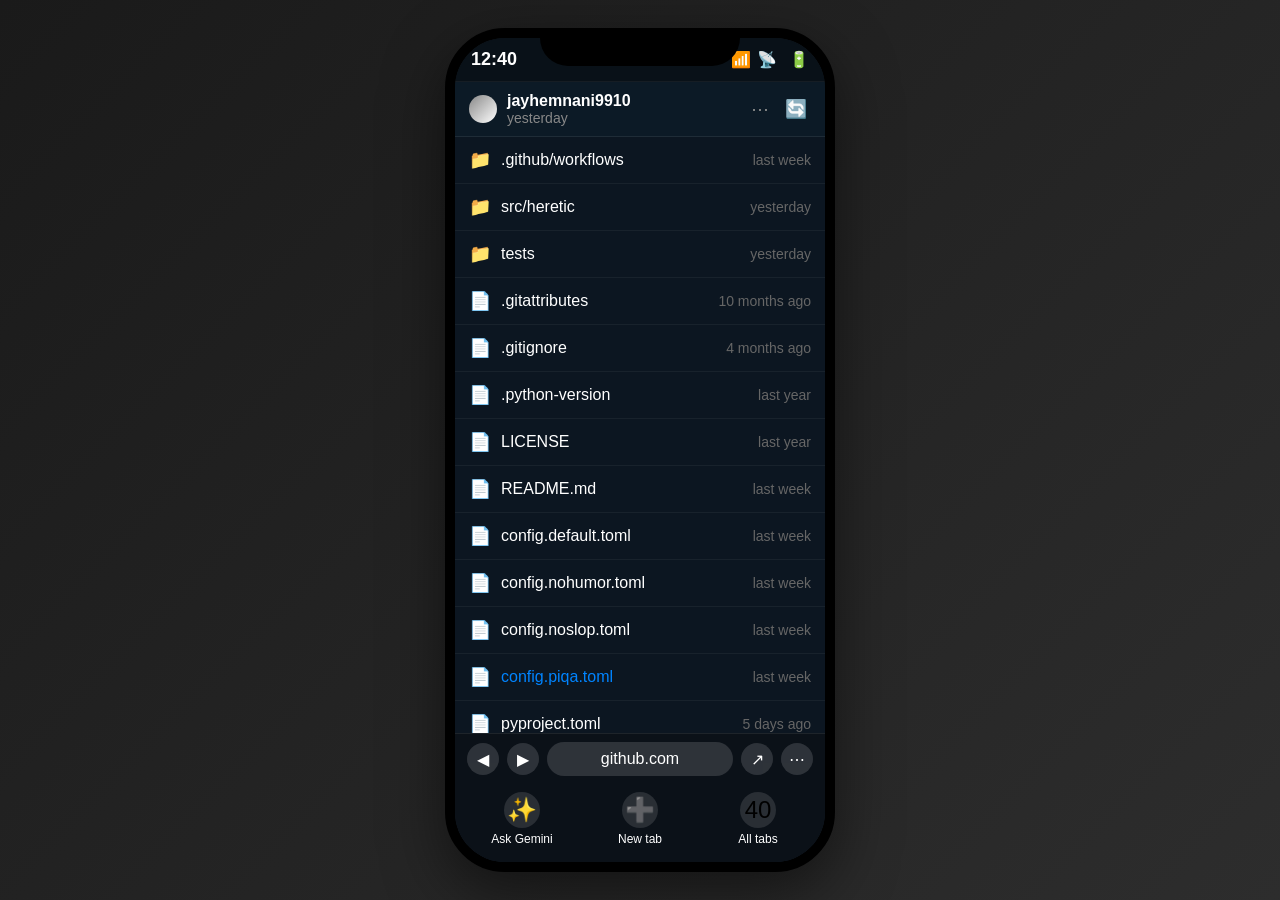
==== index.html @ 6d096d2a "Move web app to repo root for GitHub Pages to serve correctly" ====
<!DOCTYPE html>
<html lang="en">
<head>
    <meta charset="UTF-8">
    <meta name="viewport" content="width=device-width, initial-scale=1.0">
    <title>Heretic AI - iPhone Browser View</title>
    <link rel="stylesheet" href="styles.css">
</head>
<body>
    <div class="phone-container">
        <div class="phone-bezel">
            <!-- Notch -->
            <div class="notch"></div>
            
            <!-- Screen -->
            <div class="screen">
                <!-- Status Bar -->
                <div class="status-bar">
                    <span class="time">12:40</span>
                    <div class="icons">
                        <span class="icon">📶</span>
                        <span class="icon">📡</span>
                        <span class="icon battery">🔋</span>
                    </div>
                </div>

                <!-- Content -->
                <div class="content-scroll">
                    <!-- Repo Browser Header -->
                    <div class="repo-header">
                        <div class="user-info">
                            <div class="avatar"></div>
                            <div class="user-meta">
                                <h3>jayhemnani9910</h3>
                                <p>yesterday</p>
                            </div>
                            <div class="header-icons">
                                <button>⋯</button>
                                <button>🔄</button>
                            </div>
                        </div>
                    </div>

                    <!-- File List -->
                    <div class="file-list">
                        <div class="file-item">
                            <span class="file-icon">📁</span>
                            <span class="file-name">.github/workflows</span>
                            <span class="file-date">last week</span>
                        </div>
                        <div class="file-item">
                            <span class="file-icon">📁</span>
                            <span class="file-name">src/heretic</span>
                            <span class="file-date">yesterday</span>
                        </div>
                        <div class="file-item">
                            <span class="file-icon">📁</span>
                            <span class="file-name">tests</span>
                            <span class="file-date">yesterday</span>
                        </div>
                        <div class="file-item">
                            <span class="file-icon">📄</span>
                            <span class="file-name">.gitattributes</span>
                            <span class="file-date">10 months ago</span>
                        </div>
                        <div class="file-item">
                            <span class="file-icon">📄</span>
                            <span class="file-name">.gitignore</span>
                            <span class="file-date">4 months ago</span>
                        </div>
                        <div class="file-item">
                            <span class="file-icon">📄</span>
                            <span class="file-name">.python-version</span>
                            <span class="file-date">last year</span>
                        </div>
                        <div class="file-item">
                            <span class="file-icon">📄</span>
                            <span class="file-name">LICENSE</span>
                            <span class="file-date">last year</span>
                        </div>
                        <div class="file-item">
                            <span class="file-icon">📄</span>
                            <span class="file-name">README.md</span>
                            <span class="file-date">last week</span>
                        </div>
                        <div class="file-item">
                            <span class="file-icon">📄</span>
                            <span class="file-name">config.default.toml</span>
                            <span class="file-date">last week</span>
                        </div>
                        <div class="file-item">
                            <span class="file-icon">📄</span>
                            <span class="file-name">config.nohumor.toml</span>
                            <span class="file-date">last week</span>
                        </div>
                        <div class="file-item">
                            <span class="file-icon">📄</span>
                            <span class="file-name">config.noslop.toml</span>
                            <span class="file-date">last week</span>
                        </div>
                        <div class="file-item selected">
                            <span class="file-icon">📄</span>
                            <span class="file-name">config.piqa.toml</span>
                            <span class="file-date">last week</span>
                        </div>
                        <div class="file-item">
                            <span class="file-icon">📄</span>
                            <span class="file-name">pyproject.toml</span>
                            <span class="file-date">5 days ago</span>
                        </div>
                        <div class="file-item">
                            <span class="file-icon">📄</span>
                            <span class="file-name">uv.lock</span>
                            <span class="file-date">5 days ago</span>
                        </div>
                    </div>

                    <!-- README Section -->
                    <div class="readme-section">
                        <div class="readme-header">
                            <div class="readme-title">
                                <h2>README</h2>
                                <span class="license">AGPL-3.0 license</span>
                            </div>
                            <div class="readme-actions">
                                <button>✏️</button>
                                <button>↗</button>
                                <button>☰</button>
                            </div>
                        </div>

                        <div class="readme-divider"></div>

                        <div class="readme-content">
                            <div class="readme-hero">
                                <div class="hero-text">
                                    <h1>Heretic:</h1>
                                    <h1>Fully</h1>
                                    <h1>automatic</h1>
                                    <h1>censorship removal</h1>
                                    <h1>for language models</h1>
                                </div>
                                <div class="hero-badge">
                                    <div class="badge-content">
                                        <div class="flame-aura"></div>
                                        <div class="flame-icon">🔥</div>
                                    </div>
                                </div>
                            </div>

                            <div class="action-pills">
                                <button class="pill discord">💬 DISCORD <span class="count">233 ONLINE</span></button>
                                <button class="pill matrix">[ ] MATRIX</button>
                            </div>

                            <div class="follow-pills">
                                <button class="pill follow">Follow us on ✨</button>
                                <button class="pill codeberg">🔗 CODEBERG MIRROR</button>
                            </div>

                            <div class="trending-card">
                                <div class="trending-number">1</div>
                                <div class="trending-text">GitHub Trending<br>#1 Repository Of The Day</div>
                            </div>
                        </div>
                    </div>
                </div>

                <!-- Browser Footer -->
                <div class="browser-footer">
                    <div class="navbar-top">
                        <button class="nav-btn">◀</button>
                        <button class="nav-btn">▶</button>
                        <div class="url-bar">github.com</div>
                        <button class="nav-btn">↗</button>
                        <button class="nav-btn">⋯</button>
                    </div>
                    <div class="tab-bar">
                        <div class="tab-item">
                            <div class="tab-icon">✨</div>
                            <div class="tab-label">Ask Gemini</div>
                        </div>
                        <div class="tab-item">
                            <div class="tab-icon">➕</div>
                            <div class="tab-label">New tab</div>
                        </div>
                        <div class="tab-item">
                            <div class="tab-icon">40</div>
                            <div class="tab-label">All tabs</div>
                        </div>
                    </div>
                </div>
            </div>
        </div>
    </div>

    <script src="script.js"></script>
</body>
</html>
---- styles.css ----
* {
    margin: 0;
    padding: 0;
    box-sizing: border-box;
}

body {
    font-family: -apple-system, BlinkMacSystemFont, 'Segoe UI', Roboto, sans-serif;
    background: linear-gradient(135deg, #1a1a1a 0%, #2d2d2d 100%);
    display: flex;
    justify-content: center;
    align-items: center;
    min-height: 100vh;
    padding: 20px;
}

.phone-container {
    perspective: 1000px;
    animation: float 3s ease-in-out infinite;
}

@keyframes float {
    0%, 100% { transform: translateY(0px); }
    50% { transform: translateY(-10px); }
}

.phone-bezel {
    width: 390px;
    height: 844px;
    background: #000;
    border-radius: 60px;
    border: 10px solid #000;
    box-shadow: 0 20px 60px rgba(0, 0, 0, 0.5), inset 0 0 0 1px rgba(255, 255, 255, 0.1);
    position: relative;
    overflow: hidden;
}

.notch {
    position: absolute;
    top: 0;
    left: 50%;
    transform: translateX(-50%);
    width: 200px;
    height: 28px;
    background: #000;
    border-radius: 0 0 40px 40px;
    z-index: 100;
}

.screen {
    width: 100%;
    height: 100%;
    background: linear-gradient(180deg, #0b1118 0%, #0d1621 100%);
    display: flex;
    flex-direction: column;
    overflow: hidden;
}

.status-bar {
    height: 44px;
    background: #091118;
    display: flex;
    justify-content: space-between;
    align-items: center;
    padding: 0 16px;
    border-bottom: 1px solid rgba(255, 255, 255, 0.05);
}

.time {
    color: #fff;
    font-size: 18px;
    font-weight: 600;
}

.icons {
    display: flex;
    gap: 6px;
    font-size: 16px;
}

.battery {
    margin-left: 6px;
}

.content-scroll {
    flex: 1;
    overflow-y: auto;
    overflow-x: hidden;
}

.content-scroll::-webkit-scrollbar {
    width: 4px;
}

.content-scroll::-webkit-scrollbar-track {
    background: transparent;
}

.content-scroll::-webkit-scrollbar-thumb {
    background: rgba(255, 255, 255, 0.1);
    border-radius: 2px;
}

.repo-header {
    background: #0c1a26;
    border-bottom: 1px solid rgba(255, 255, 255, 0.08);
    padding: 10px 14px;
}

.user-info {
    display: flex;
    align-items: center;
    gap: 10px;
}

.avatar {
    width: 28px;
    height: 28px;
    border-radius: 50%;
    background: linear-gradient(135deg, #888, #fff);
    flex-shrink: 0;
}

.user-meta {
    flex: 1;
}

.user-meta h3 {
    color: #fff;
    font-size: 16px;
    font-weight: 600;
    margin: 0;
}

.user-meta p {
    color: #888;
    font-size: 14px;
    margin: 0;
}

.header-icons {
    display: flex;
    gap: 8px;
}

.header-icons button {
    background: none;
    border: none;
    color: #888;
    font-size: 18px;
    cursor: pointer;
    padding: 4px;
}

.file-list {
    background: #0c1621;
    border-bottom: 1px solid rgba(255, 255, 255, 0.08);
}

.file-item {
    display: flex;
    align-items: center;
    gap: 10px;
    padding: 12px 14px;
    border-bottom: 1px solid rgba(255, 255, 255, 0.05);
    color: #fff;
    font-size: 16px;
    transition: background 0.2s;
}

.file-item:hover {
    background: rgba(255, 255, 255, 0.02);
}

.file-item.selected {
    color: #0084ff;
}

.file-icon {
    font-size: 18px;
    min-width: 18px;
    text-align: center;
}

.file-name {
    flex: 1;
    font-weight: 400;
}

.file-date {
    color: #666;
    font-size: 14px;
    text-align: right;
    min-width: 100px;
}

.readme-section {
    background: #0d1621;
    padding: 12px;
}

.readme-header {
    display: flex;
    justify-content: space-between;
    align-items: center;
    gap: 12px;
    margin-bottom: 10px;
}

.readme-title {
    display: flex;
    align-items: baseline;
    gap: 8px;
}

.readme-title h2 {
    color: #fff;
    font-size: 32px;
    font-weight: 700;
    margin: 0;
}

.license {
    color: #888;
    font-size: 14px;
}

.readme-actions {
    display: flex;
    gap: 10px;
}

.readme-actions button {
    background: none;
    border: none;
    color: #888;
    font-size: 20px;
    cursor: pointer;
}

.readme-divider {
    width: 100%;
    height: 2px;
    background: #f88d6b;
    margin-bottom: 12px;
}

.readme-content {
    display: flex;
    flex-direction: column;
    gap: 16px;
}

.readme-hero {
    display: flex;
    gap: 12px;
}

.hero-text {
    flex: 1;
}

.hero-text h1 {
    color: #fff;
    font-size: 36px;
    font-weight: 900;
    line-height: 1.1;
    margin: 0;
}

.hero-badge {
    width: 140px;
    height: 140px;
    border-radius: 20px;
    background: radial-gradient(circle at 30% 30%, #ff6b00, #1a1a1a);
    border: 2px solid #ff7722;
    display: flex;
    justify-content: center;
    align-items: center;
    position: relative;
    flex-shrink: 0;
}

.badge-content {
    position: relative;
    width: 100%;
    height: 100%;
    display: flex;
    justify-content: center;
    align-items: center;
}

.flame-aura {
    position: absolute;
    width: 80%;
    height: 80%;
    border-radius: 50%;
    background: radial-gradient(circle, #ff7722, transparent);
    filter: blur(20px);
    animation: pulse 2s ease-in-out infinite;
}

@keyframes pulse {
    0%, 100% { transform: scale(1); opacity: 0.6; }
    50% { transform: scale(1.1); opacity: 0.8; }
}

.flame-icon {
    font-size: 60px;
    position: relative;
    z-index: 1;
    animation: flicker 1.5s ease-in-out infinite;
}

@keyframes flicker {
    0%, 100% { transform: translateY(0) scale(1); }
    50% { transform: translateY(-2px) scale(1.05); }
}

.action-pills {
    display: flex;
    gap: 8px;
}

.pill {
    flex: 1;
    padding: 10px 12px;
    border: none;
    border-radius: 24px;
    background: #111821;
    color: #fff;
    font-size: 14px;
    font-weight: 600;
    cursor: pointer;
    transition: all 0.2s;
    display: flex;
    align-items: center;
    justify-content: center;
    gap: 6px;
    letter-spacing: 0.5px;
}

.pill:hover {
    background: #1a2430;
}

.pill.discord {
    background: #111821;
}

.pill.discord .count {
    background: #4f5ce6;
    padding: 2px 6px;
    border-radius: 12px;
    font-size: 12px;
    margin-left: 4px;
}

.pill.matrix {
    background: #111821;
}

.follow-pills {
    display: flex;
    gap: 8px;
}

.pill.follow {
    flex: 1;
    font-size: 13px;
}

.pill.codeberg {
    flex: 1;
    font-size: 13px;
}

.trending-card {
    background: #f3f3f6;
    border-radius: 16px;
    padding: 14px;
    display: flex;
    gap: 12px;
    align-items: center;
    margin-top: 4px;
}

.trending-number {
    width: 40px;
    height: 40px;
    background: #efe9f6;
    border-radius: 50%;
    display: flex;
    justify-content: center;
    align-items: center;
    font-size: 24px;
    font-weight: 900;
    color: #3d2d52;
    flex-shrink: 0;
}

.trending-text {
    color: #1d1a2a;
    font-size: 14px;
    font-weight: 700;
    line-height: 1.2;
}

.browser-footer {
    background: #0b1118;
    border-top: 1px solid rgba(255, 255, 255, 0.08);
    padding: 8px 12px;
}

.navbar-top {
    display: flex;
    gap: 8px;
    align-items: center;
    margin-bottom: 8px;
}

.nav-btn {
    background: rgba(185, 185, 191, 0.2);
    border: none;
    color: #fff;
    width: 32px;
    height: 32px;
    border-radius: 50%;
    cursor: pointer;
    font-size: 16px;
    display: flex;
    align-items: center;
    justify-content: center;
}

.url-bar {
    flex: 1;
    background: rgba(185, 185, 191, 0.2);
    color: #fff;
    padding: 8px 12px;
    border-radius: 20px;
    text-align: center;
    font-size: 16px;
    font-weight: 500;
}

.tab-bar {
    display: flex;
    justify-content: space-around;
    gap: 8px;
}

.tab-item {
    flex: 1;
    display: flex;
    flex-direction: column;
    align-items: center;
    gap: 4px;
    padding: 8px;
}

.tab-icon {
    font-size: 24px;
    height: 36px;
    width: 36px;
    background: rgba(249, 249, 250, 0.12);
    border-radius: 50%;
    display: flex;
    align-items: center;
    justify-content: center;
}

.tab-label {
    color: #fff;
    font-size: 12px;
    font-weight: 500;
    text-align: center;
}

@media (max-width: 500px) {
    .phone-bezel {
        width: 280px;
        height: 600px;
        border-radius: 40px;
        border: 8px solid #000;
    }

    .hero-text h1 {
        font-size: 24px;
    }

    .hero-badge {
        width: 100px;
        height: 100px;
    }

    .flame-icon {
        font-size: 44px;
    }
}
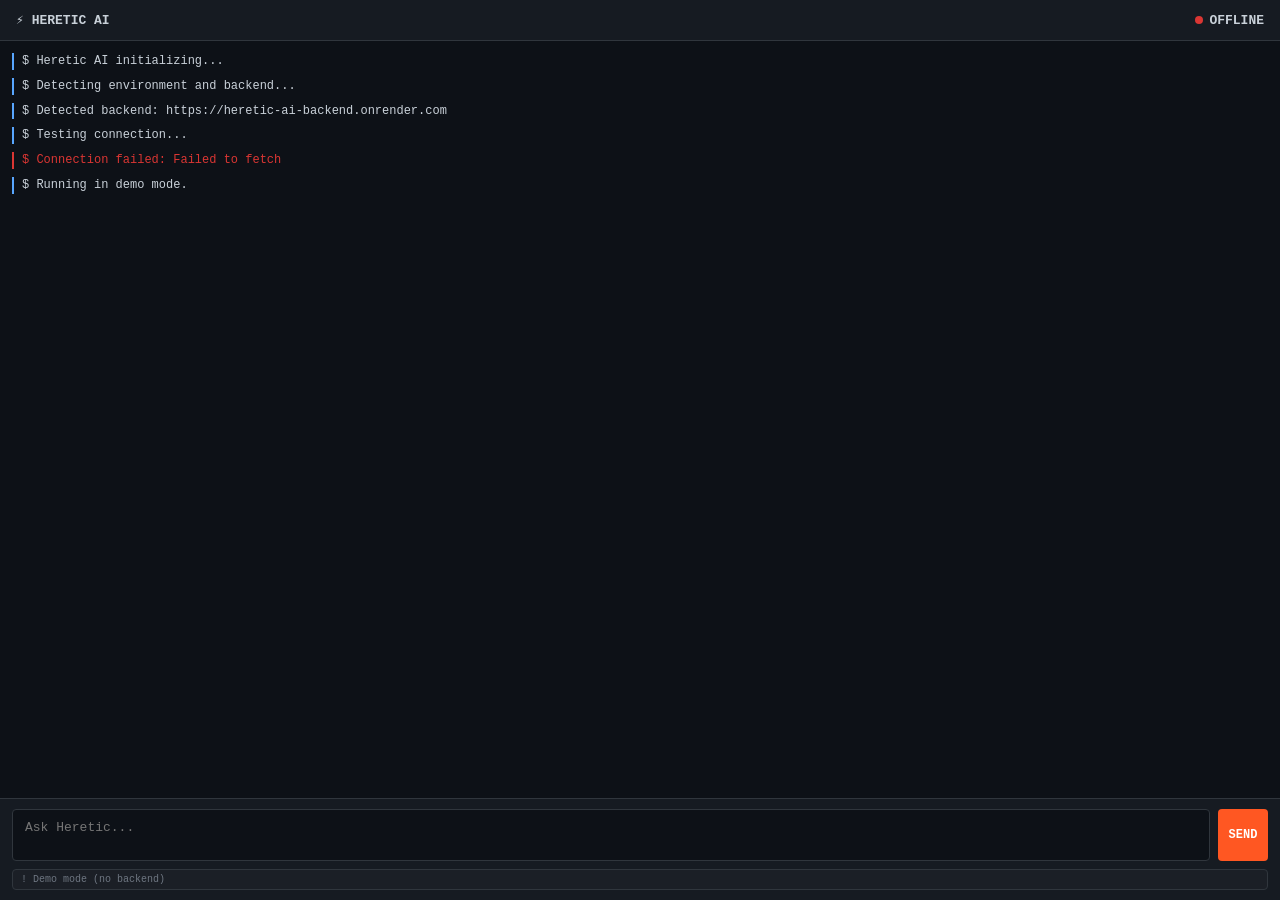
==== commit f3c90c4f: "Auto-configuring Heretic AI app that detects backend and works immediately on iPhone" ====
--- a/index.html
+++ b/index.html
@@ -2,198 +2,424 @@
 <html lang="en">
 <head>
     <meta charset="UTF-8">
-    <meta name="viewport" content="width=device-width, initial-scale=1.0">
-    <title>Heretic AI - iPhone Browser View</title>
-    <link rel="stylesheet" href="styles.css">
+    <meta name="viewport" content="width=device-width, initial-scale=1.0, maximum-scale=1.0, user-scalable=no, viewport-fit=cover">
+    <meta name="apple-mobile-web-app-capable" content="yes">
+    <meta name="apple-mobile-web-app-status-bar-style" content="black-translucent">
+    <meta name="apple-mobile-web-app-title" content="Heretic AI">
+    <meta name="theme-color" content="#0d1117">
+    <title>Heretic AI</title>
+    <style>
+        :root {
+            --bg-color: #0d1117;
+            --accent-color: #ff5722;
+            --text-color: #c9d1d9;
+            --terminal-bg: #161b22;
+            --border-color: #30363d;
+            --success: #238636;
+            --info: #58a6ff;
+            --error: #da3633;
+        }
+
+        * {
+            box-sizing: border-box;
+            -webkit-user-select: none;
+            user-select: none;
+        }
+
+        html, body {
+            margin: 0;
+            padding: 0;
+            width: 100%;
+            height: 100%;
+            height: 100vh;
+            height: 100dvh;
+        }
+
+        body {
+            background-color: var(--bg-color);
+            color: var(--text-color);
+            font-family: -apple-system, BlinkMacSystemFont, "Menlo", "Monaco", "Courier New", monospace;
+            display: flex;
+            flex-direction: column;
+            overflow: hidden;
+            position: fixed;
+        }
+
+        header {
+            background-color: var(--terminal-bg);
+            border-bottom: 1px solid var(--border-color);
+            padding: 12px 16px;
+            font-size: 13px;
+            font-weight: 600;
+            display: flex;
+            justify-content: space-between;
+            align-items: center;
+            flex-shrink: 0;
+            z-index: 100;
+        }
+
+        .status-indicator {
+            display: flex;
+            align-items: center;
+            gap: 6px;
+        }
+
+        .status-dot {
+            width: 8px;
+            height: 8px;
+            border-radius: 50%;
+            background-color: var(--error);
+            animation: pulse 2s infinite;
+        }
+
+        .status-dot.online {
+            background-color: var(--success);
+        }
+
+        @keyframes pulse {
+            0%, 100% { opacity: 1; }
+            50% { opacity: 0.6; }
+        }
+
+        #terminal {
+            flex: 1;
+            overflow-y: auto;
+            overflow-x: hidden;
+            padding: 12px 12px;
+            display: flex;
+            flex-direction: column;
+            gap: 8px;
+            font-size: 12px;
+            line-height: 1.4;
+            -webkit-overflow-scrolling: touch;
+            word-break: break-word;
+            white-space: pre-wrap;
+        }
+
+        .log-entry {
+            border-left: 2px solid var(--border-color);
+            padding-left: 8px;
+            animation: slideIn 0.2s ease-out;
+        }
+
+        @keyframes slideIn {
+            from {
+                opacity: 0;
+                transform: translateY(-4px);
+            }
+            to {
+                opacity: 1;
+                transform: translateY(0);
+            }
+        }
+
+        .log-entry.user {
+            border-left-color: var(--accent-color);
+            color: var(--accent-color);
+        }
+
+        .log-entry.system {
+            border-left-color: var(--info);
+            color: var(--text-color);
+        }
+
+        .log-entry.error {
+            border-left-color: var(--error);
+            color: var(--error);
+        }
+
+        .log-entry.success {
+            border-left-color: var(--success);
+            color: var(--success);
+        }
+
+        .controls {
+            background-color: var(--terminal-bg);
+            border-top: 1px solid var(--border-color);
+            padding: 10px 12px;
+            display: flex;
+            flex-direction: column;
+            gap: 8px;
+            flex-shrink: 0;
+        }
+
+        .input-row {
+            display: flex;
+            gap: 8px;
+        }
+
+        input[type="text"], textarea {
+            flex: 1;
+            background-color: var(--bg-color);
+            border: 1px solid var(--border-color);
+            color: var(--text-color);
+            padding: 10px 12px;
+            border-radius: 4px;
+            font-size: 13px;
+            font-family: inherit;
+            outline: none;
+            -webkit-user-select: text;
+            user-select: text;
+        }
+
+        textarea {
+            min-height: 40px;
+            max-height: 80px;
+            resize: none;
+        }
+
+        input::placeholder {
+            color: #6e7681;
+        }
+
+        button {
+            background-color: var(--accent-color);
+            color: white;
+            border: none;
+            padding: 10px 14px;
+            border-radius: 4px;
+            font-weight: 600;
+            font-size: 12px;
+            cursor: pointer;
+            font-family: inherit;
+            transition: all 0.15s;
+            -webkit-tap-highlight-color: transparent;
+        }
+
+        button:active {
+            transform: scale(0.95);
+            opacity: 0.8;
+        }
+
+        button:disabled {
+            opacity: 0.5;
+            cursor: not-allowed;
+        }
+
+        button.secondary {
+            background-color: #21262d;
+            border: 1px solid var(--border-color);
+            color: var(--text-color);
+        }
+
+        .hidden-panel {
+            display: none !important;
+        }
+
+        .config-info {
+            font-size: 10px;
+            color: #6e7681;
+            padding: 4px 8px;
+            background-color: rgba(255, 255, 255, 0.02);
+            border-radius: 4px;
+            border: 1px solid var(--border-color);
+        }
+
+        @media (max-height: 600px) {
+            #terminal {
+                font-size: 11px;
+            }
+
+            input[type="text"], textarea {
+                font-size: 12px;
+            }
+        }
+    </style>
 </head>
 <body>
-    <div class="phone-container">
-        <div class="phone-bezel">
-            <!-- Notch -->
-            <div class="notch"></div>
-            
-            <!-- Screen -->
-            <div class="screen">
-                <!-- Status Bar -->
-                <div class="status-bar">
-                    <span class="time">12:40</span>
-                    <div class="icons">
-                        <span class="icon">📶</span>
-                        <span class="icon">📡</span>
-                        <span class="icon battery">🔋</span>
-                    </div>
-                </div>
-
-                <!-- Content -->
-                <div class="content-scroll">
-                    <!-- Repo Browser Header -->
-                    <div class="repo-header">
-                        <div class="user-info">
-                            <div class="avatar"></div>
-                            <div class="user-meta">
-                                <h3>jayhemnani9910</h3>
-                                <p>yesterday</p>
-                            </div>
-                            <div class="header-icons">
-                                <button>⋯</button>
-                                <button>🔄</button>
-                            </div>
-                        </div>
-                    </div>
-
-                    <!-- File List -->
-                    <div class="file-list">
-                        <div class="file-item">
-                            <span class="file-icon">📁</span>
-                            <span class="file-name">.github/workflows</span>
-                            <span class="file-date">last week</span>
-                        </div>
-                        <div class="file-item">
-                            <span class="file-icon">📁</span>
-                            <span class="file-name">src/heretic</span>
-                            <span class="file-date">yesterday</span>
-                        </div>
-                        <div class="file-item">
-                            <span class="file-icon">📁</span>
-                            <span class="file-name">tests</span>
-                            <span class="file-date">yesterday</span>
-                        </div>
-                        <div class="file-item">
-                            <span class="file-icon">📄</span>
-                            <span class="file-name">.gitattributes</span>
-                            <span class="file-date">10 months ago</span>
-                        </div>
-                        <div class="file-item">
-                            <span class="file-icon">📄</span>
-                            <span class="file-name">.gitignore</span>
-                            <span class="file-date">4 months ago</span>
-                        </div>
-                        <div class="file-item">
-                            <span class="file-icon">📄</span>
-                            <span class="file-name">.python-version</span>
-                            <span class="file-date">last year</span>
-                        </div>
-                        <div class="file-item">
-                            <span class="file-icon">📄</span>
-                            <span class="file-name">LICENSE</span>
-                            <span class="file-date">last year</span>
-                        </div>
-                        <div class="file-item">
-                            <span class="file-icon">📄</span>
-                            <span class="file-name">README.md</span>
-                            <span class="file-date">last week</span>
-                        </div>
-                        <div class="file-item">
-                            <span class="file-icon">📄</span>
-                            <span class="file-name">config.default.toml</span>
-                            <span class="file-date">last week</span>
-                        </div>
-                        <div class="file-item">
-                            <span class="file-icon">📄</span>
-                            <span class="file-name">config.nohumor.toml</span>
-                            <span class="file-date">last week</span>
-                        </div>
-                        <div class="file-item">
-                            <span class="file-icon">📄</span>
-                            <span class="file-name">config.noslop.toml</span>
-                            <span class="file-date">last week</span>
-                        </div>
-                        <div class="file-item selected">
-                            <span class="file-icon">📄</span>
-                            <span class="file-name">config.piqa.toml</span>
-                            <span class="file-date">last week</span>
-                        </div>
-                        <div class="file-item">
-                            <span class="file-icon">📄</span>
-                            <span class="file-name">pyproject.toml</span>
-                            <span class="file-date">5 days ago</span>
-                        </div>
-                        <div class="file-item">
-                            <span class="file-icon">📄</span>
-                            <span class="file-name">uv.lock</span>
-                            <span class="file-date">5 days ago</span>
-                        </div>
-                    </div>
-
-                    <!-- README Section -->
-                    <div class="readme-section">
-                        <div class="readme-header">
-                            <div class="readme-title">
-                                <h2>README</h2>
-                                <span class="license">AGPL-3.0 license</span>
-                            </div>
-                            <div class="readme-actions">
-                                <button>✏️</button>
-                                <button>↗</button>
-                                <button>☰</button>
-                            </div>
-                        </div>
-
-                        <div class="readme-divider"></div>
-
-                        <div class="readme-content">
-                            <div class="readme-hero">
-                                <div class="hero-text">
-                                    <h1>Heretic:</h1>
-                                    <h1>Fully</h1>
-                                    <h1>automatic</h1>
-                                    <h1>censorship removal</h1>
-                                    <h1>for language models</h1>
-                                </div>
-                                <div class="hero-badge">
-                                    <div class="badge-content">
-                                        <div class="flame-aura"></div>
-                                        <div class="flame-icon">🔥</div>
-                                    </div>
-                                </div>
-                            </div>
-
-                            <div class="action-pills">
-                                <button class="pill discord">💬 DISCORD <span class="count">233 ONLINE</span></button>
-                                <button class="pill matrix">[ ] MATRIX</button>
-                            </div>
-
-                            <div class="follow-pills">
-                                <button class="pill follow">Follow us on ✨</button>
-                                <button class="pill codeberg">🔗 CODEBERG MIRROR</button>
-                            </div>
-
-                            <div class="trending-card">
-                                <div class="trending-number">1</div>
-                                <div class="trending-text">GitHub Trending<br>#1 Repository Of The Day</div>
-                            </div>
-                        </div>
-                    </div>
-                </div>
-
-                <!-- Browser Footer -->
-                <div class="browser-footer">
-                    <div class="navbar-top">
-                        <button class="nav-btn">◀</button>
-                        <button class="nav-btn">▶</button>
-                        <div class="url-bar">github.com</div>
-                        <button class="nav-btn">↗</button>
-                        <button class="nav-btn">⋯</button>
-                    </div>
-                    <div class="tab-bar">
-                        <div class="tab-item">
-                            <div class="tab-icon">✨</div>
-                            <div class="tab-label">Ask Gemini</div>
-                        </div>
-                        <div class="tab-item">
-                            <div class="tab-icon">➕</div>
-                            <div class="tab-label">New tab</div>
-                        </div>
-                        <div class="tab-item">
-                            <div class="tab-icon">40</div>
-                            <div class="tab-label">All tabs</div>
-                        </div>
-                    </div>
-                </div>
-            </div>
+    <header>
+        <span>⚡ HERETIC AI</span>
+        <div class="status-indicator">
+            <span class="status-dot" id="statusDot"></span>
+            <span id="statusText">INIT</span>
         </div>
+    </header>
+
+    <div id="terminal">
+        <div class="log-entry system">$ Heretic AI initializing...</div>
+        <div class="log-entry system">$ Detecting environment and backend...</div>
     </div>
 
-    <script src="script.js"></script>
+    <div class="controls">
+        <div class="input-row">
+            <textarea id="userInput" placeholder="Ask Heretic..." onkeypress="handleKeyPress(event)"></textarea>
+            <button id="sendBtn" onclick="sendMessage()" style="width: 50px; padding: 10px;">SEND</button>
+        </div>
+        <div class="config-info" id="configInfo">Configuring...</div>
+    </div>
+
+    <script>
+        // Auto-configuration and environment detection
+        class HereticAI {
+            constructor() {
+                this.backendUrl = this.detectBackendUrl();
+                this.terminal = document.getElementById('terminal');
+                this.userInput = document.getElementById('userInput');
+                this.sendBtn = document.getElementById('sendBtn');
+                this.statusDot = document.getElementById('statusDot');
+                this.statusText = document.getElementById('statusText');
+                this.configInfo = document.getElementById('configInfo');
+                this.isOnline = false;
+                this.init();
+            }
+
+            detectBackendUrl() {
+                // Auto-detect backend based on environment
+                const hostname = window.location.hostname;
+                const protocol = window.location.protocol;
+                const port = window.location.port;
+
+                // If on localhost, use localhost backend
+                if (hostname === 'localhost' || hostname === '127.0.0.1') {
+                    return 'http://localhost:8000';
+                }
+
+                // If on a real domain, try to use backend on same domain with /api prefix
+                // This assumes your Netlify or production setup routes /api to the backend
+                if (protocol === 'https:') {
+                    // Try standard API endpoint first
+                    return `https://${hostname}/api`;
+                }
+
+                // Fallback to localStorage or default
+                const stored = localStorage.getItem('backendUrl');
+                if (stored) return stored;
+
+                // Default for Render/Railway deployments
+                return 'https://heretic-ai-backend.onrender.com';
+            }
+
+            async init() {
+                this.log('$ Detected backend: ' + this.backendUrl, 'system');
+                this.log('$ Testing connection...', 'system');
+                await this.checkConnection();
+                this.setupEventListeners();
+            }
+
+            async checkConnection() {
+                try {
+                    const response = await fetch(`${this.backendUrl}/`, {
+                        method: 'GET',
+                        mode: 'cors',
+                        timeout: 5000
+                    });
+
+                    if (response.ok) {
+                        const data = await response.json();
+                        this.isOnline = true;
+                        this.updateStatus(true);
+                        this.log(`$ Connected to ${data.engine || 'Backend'}`, 'success');
+                        this.log('$ Ready for input.', 'system');
+                        this.configInfo.textContent = `✔ Backend: ${this.backendUrl}`;
+                    } else {
+                        throw new Error(`Status ${response.status}`);
+                    }
+                } catch (err) {
+                    this.isOnline = false;
+                    this.updateStatus(false);
+                    this.log(`$ Connection failed: ${err.message}`, 'error');
+                    this.log('$ Running in demo mode.', 'system');
+                    this.configInfo.textContent = '! Demo mode (no backend)';
+                }
+            }
+
+            setupEventListeners() {
+                this.userInput.addEventListener('input', () => {
+                    this.userInput.style.height = 'auto';
+                    this.userInput.style.height = Math.min(this.userInput.scrollHeight, 80) + 'px';
+                });
+            }
+
+            async sendMessage() {
+                const message = this.userInput.value.trim();
+                if (!message) return;
+
+                this.log(`> ${message}`, 'user');
+                this.userInput.value = '';
+                this.userInput.style.height = 'auto';
+                this.sendBtn.disabled = true;
+
+                if (this.isOnline) {
+                    await this.sendToBackend(message);
+                } else {
+                    this.sendDemoResponse(message);
+                }
+
+                this.sendBtn.disabled = false;
+            }
+
+            async sendToBackend(message) {
+                try {
+                    this.log('$ Processing...', 'system');
+                    const response = await fetch(`${this.backendUrl}/api/chat`, {
+                        method: 'POST',
+                        headers: {
+                            'Content-Type': 'application/json',
+                        },
+                        body: JSON.stringify({ message })
+                    });
+
+                    if (response.ok) {
+                        const data = await response.json();
+                        this.log(data.response || 'No response', 'system');
+                    } else {
+                        throw new Error(`Status ${response.status}`);
+                    }
+                } catch (err) {
+                    this.log(`$ Error: ${err.message}`, 'error');
+                }
+            }
+
+            sendDemoResponse(message) {
+                const lower = message.toLowerCase();
+                let response = '';
+
+                if (lower.includes('hello') || lower.includes('hi')) {
+                    response = '$ Hello! I\'m Heretic AI running in demo mode. Connect a backend to enable live responses.';
+                } else if (lower.includes('what') || lower.includes('who')) {
+                    response = '$ I\'m Heretic AI, an uncensored language model assistant. This is the demo version.';
+                } else if (lower.includes('how')) {
+                    response = '$ To use live AI: 1) Deploy backend 2) Update backend URL 3) Reconnect';
+                } else if (lower.includes('help')) {
+                    response = '$ Commands: chat freely, or deploy a backend for live LLM responses.';
+                } else {
+                    response = `$ [DEMO] Received: "${message}" - Connect backend for real responses.`;
+                }
+
+                this.log(response, 'system');
+            }
+
+            log(text, type = 'system') {
+                const entry = document.createElement('div');
+                entry.className = `log-entry ${type}`;
+                entry.textContent = text;
+                this.terminal.appendChild(entry);
+                this.terminal.scrollTop = this.terminal.scrollHeight;
+            }
+
+            updateStatus(online) {
+                this.statusDot.className = `status-dot ${online ? 'online' : ''}`;
+                this.statusText.textContent = online ? 'ONLINE' : 'OFFLINE';
+            }
+        }
+
+        // Initialize on load
+        let app;
+        window.addEventListener('load', () => {
+            app = new HereticAI();
+        });
+
+        // Global functions for HTML
+        function handleKeyPress(e) {
+            if (e.key === 'Enter' && !e.shiftKey) {
+                e.preventDefault();
+                if (app) app.sendMessage();
+            }
+        }
+
+        function sendMessage() {
+            if (app) app.sendMessage();
+        }
+    </script>
 </body>
 </html>
